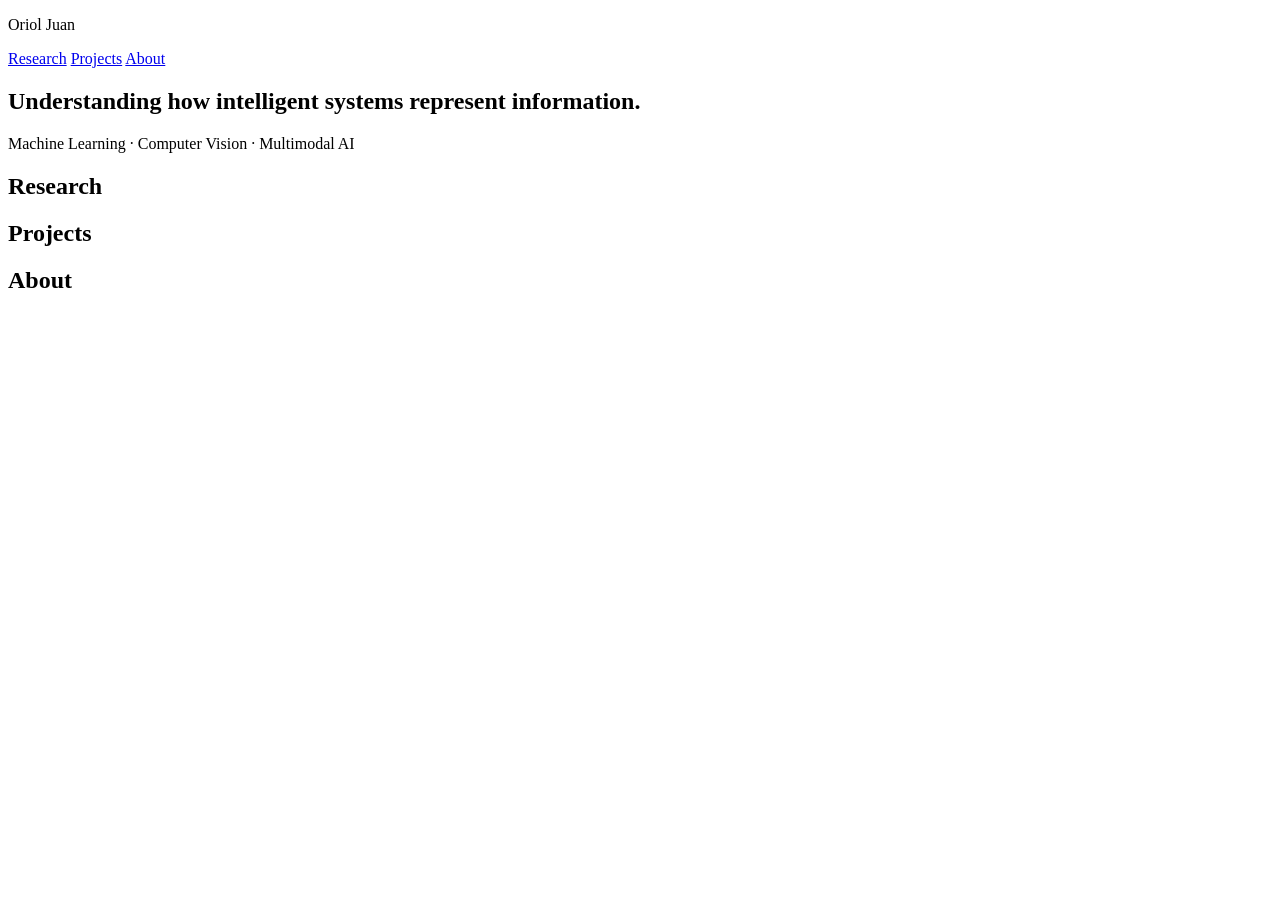
==== index.html @ bc676afc "[NEW] Base files of  the portfolio website" ====
<!DOCTYPE html>
<html lang="en">

<head>
  <meta charset="UTF-8">
  <meta name="viewport" content="width=device-width, initial-scale=1.0">
  <title>Oriol Juan | Research</title>
</head>

<body>

  <header>
    <p>Oriol Juan</p>

    <nav>
      <a href="#research">Research</a>
      <a href="#projects">Projects</a>
      <a href="#about">About</a>
    </nav>
  </header>

  <main>
    <section>
      <h1>Understanding how intelligent systems represent information.</h1>
      <p>Machine Learning · Computer Vision · Multimodal AI</p>
    </section>

    <section id="research">
      <h2>Research</h2>
    </section>

    <section id="projects">
      <h2>Projects</h2>
    </section>

    <section id="about">
      <h2>About</h2>
    </section>
  </main>

</body>
</html>
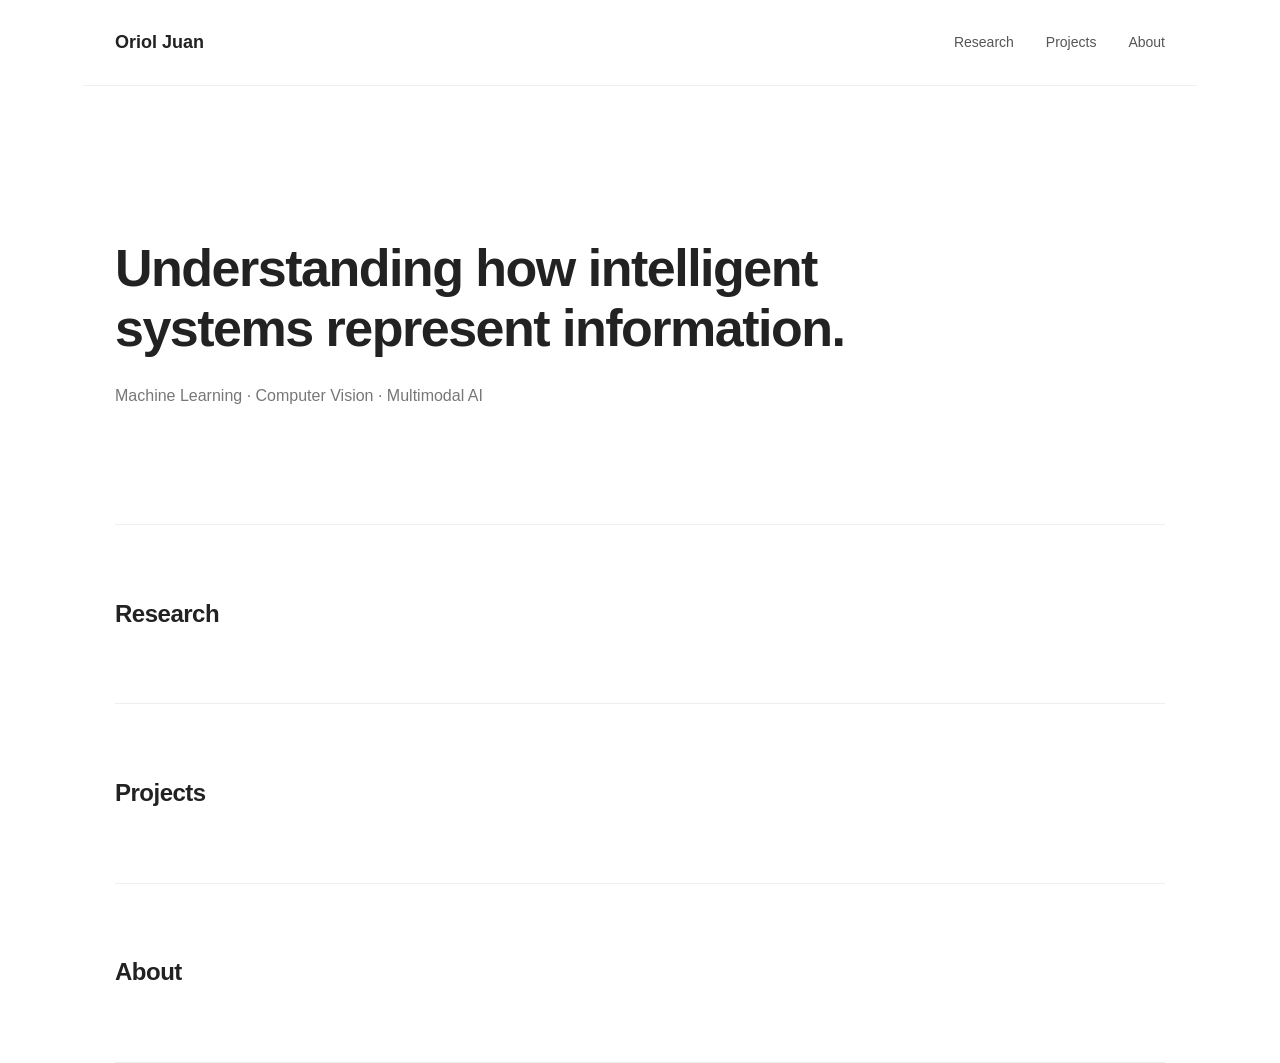
==== commit fcb2beb0: "[REF] Style the files" ====
--- a/index.html
+++ b/index.html
@@ -6,6 +6,7 @@
   <meta charset="UTF-8">
   <meta name="viewport" content="width=device-width, initial-scale=1.0">
   <title>Oriol Juan | Research</title>
+  <link rel="stylesheet" href="style.css">
 </head>
 
 <body>
--- a/style.css
+++ b/style.css
@@ -0,0 +1,106 @@
+/* 1. General page settings */
+
+body {
+  margin: 0;
+  background-color: #ffffff;
+  color: #222222;
+  font-family: Arial, Helvetica, sans-serif;
+  line-height: 1.6;
+}
+
+/* 2. Navigation bar */
+
+header {
+  max-width: 1050px;
+  margin: 0 auto;
+  padding: 28px 32px;
+
+  display: flex;
+  justify-content: space-between;
+  align-items: center;
+
+  border-bottom: 1px solid #eeeeee;
+}
+
+header p {
+  font-size: 18px;
+  font-weight: 700;
+  margin: 0;
+}
+
+nav {
+  display: flex;
+  gap: 32px;
+}
+
+nav a {
+  color: #555555;
+  text-decoration: none;
+  font-size: 14px;
+}
+
+nav a:hover {
+  color: #111111;
+}
+
+/* 3. Main content */
+
+main {
+  max-width: 1050px;
+  margin: 0 auto;
+  padding: 0 32px;
+}
+
+/* 4. Introductory section */
+
+main section:first-child {
+  padding: 110px 0 100px;
+}
+
+h1 {
+  font-size: 52px;
+  line-height: 1.15;
+  font-weight: 600;
+  letter-spacing: -1.5px;
+  max-width: 800px;
+  margin-bottom: 24px;
+}
+
+main section:first-child p {
+  color: #777777;
+  font-size: 16px;
+}
+
+/* 5. Other sections */
+
+section {
+  padding: 50px 0;
+  border-bottom: 1px solid #eeeeee;
+}
+
+h2 {
+  font-size: 24px;
+  font-weight: 600;
+  letter-spacing: -0.5px;
+}
+
+/* 6. Mobile adjustments */
+
+@media (max-width: 650px) {
+  header {
+    flex-direction: column;
+    gap: 20px;
+  }
+
+  nav {
+    gap: 18px;
+  }
+
+  main section:first-child {
+    padding: 70px 0;
+  }
+
+  h1 {
+    font-size: 36px;
+  }
+}
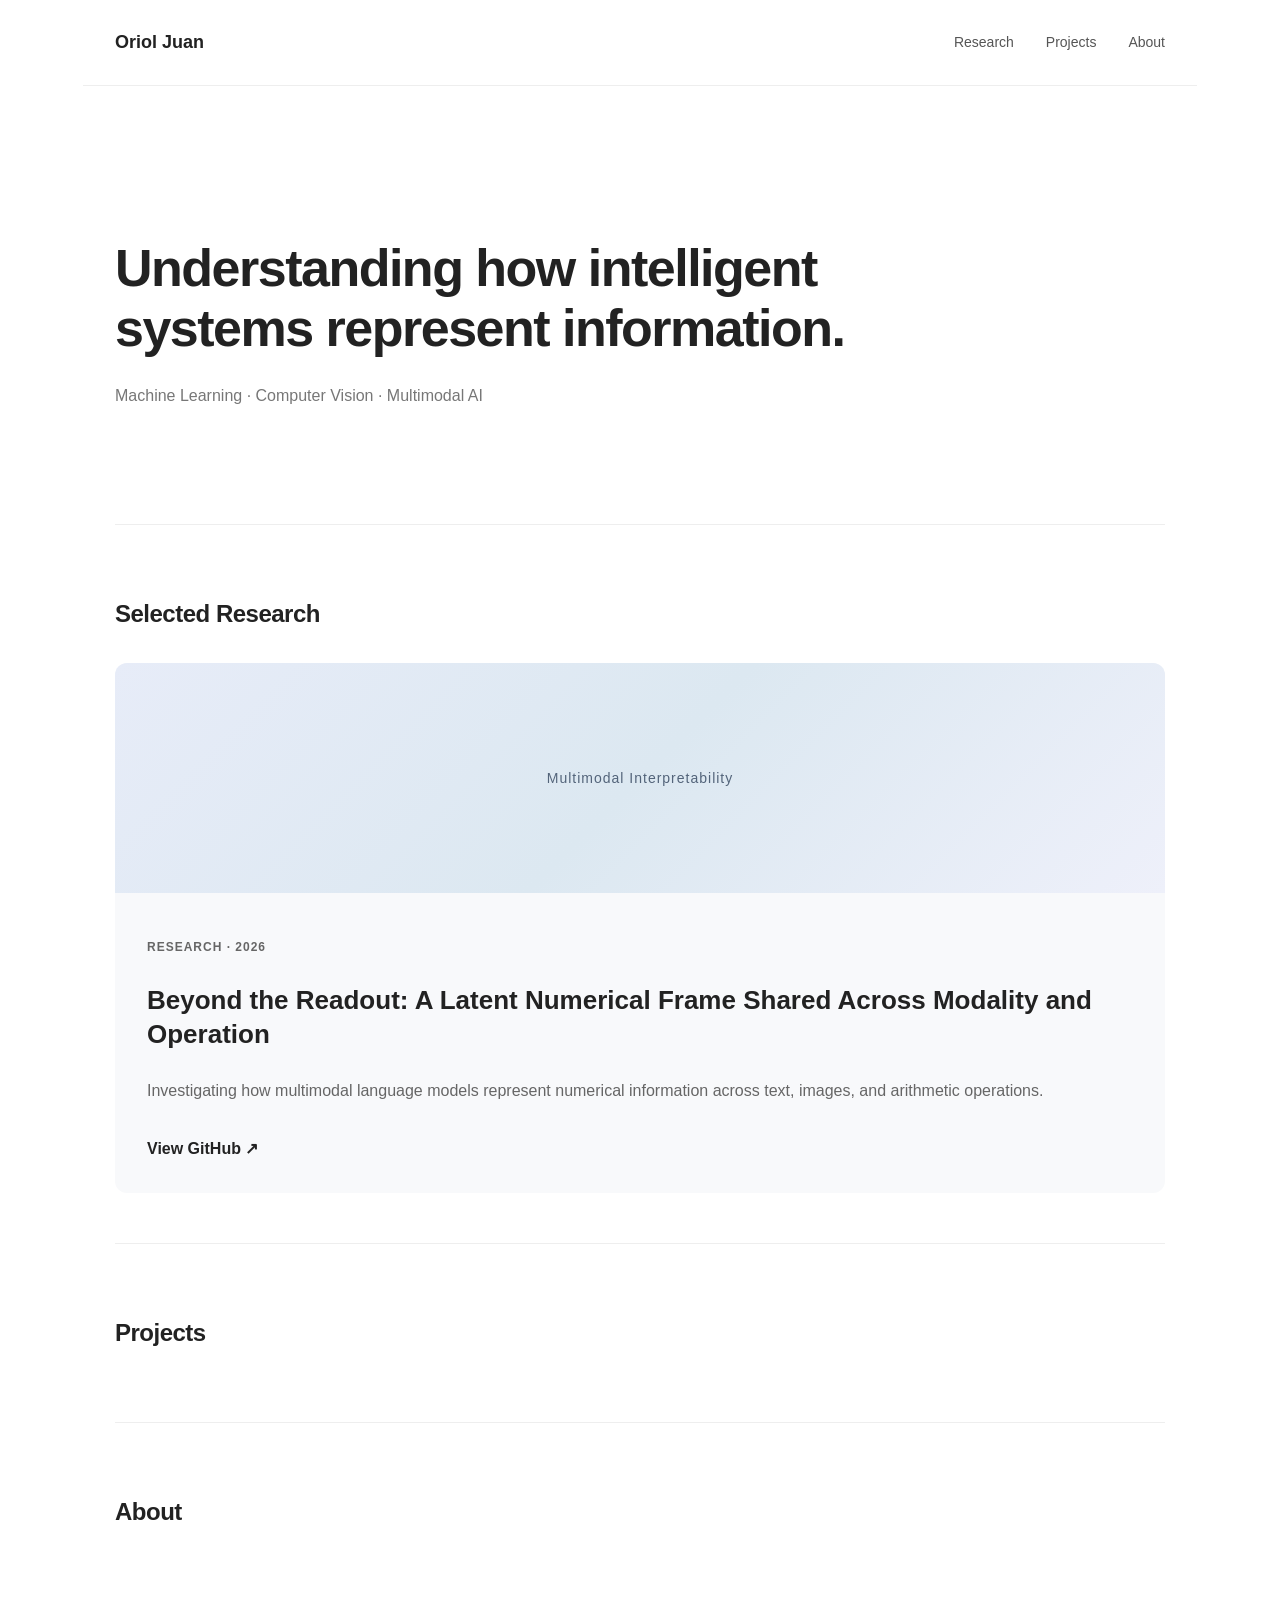
==== commit c58c15c9: "[NEW] Added the first research project" ====
--- a/index.html
+++ b/index.html
@@ -28,7 +28,40 @@
     </section>
 
     <section id="research">
-      <h2>Research</h2>
+
+    <h2>Selected Research</h2>
+
+    <article class="featured-card">
+
+        <div class="card-visual research-visual">
+        <span>Multimodal Interpretability</span>
+        </div>
+
+        <div class="card-content">
+
+        <p class="card-category">
+            RESEARCH · 2026
+        </p>
+
+        <h3>
+            Beyond the Readout: A Latent Numerical Frame
+            Shared Across Modality and Operation
+        </h3>
+
+        <p>
+            Investigating how multimodal language models
+            represent numerical information across text,
+            images, and arithmetic operations.
+        </p>
+
+        <a href="https://github.com/urijus/A-Shared-Latent-Geometry-of-Numerical-Representation-in-Multimodal-Models">
+            View GitHub ↗
+        </a>
+
+        </div>
+
+    </article>
+
     </section>
 
     <section id="projects">
--- a/style.css
+++ b/style.css
@@ -103,4 +103,70 @@
   h1 {
     font-size: 36px;
   }
+}
+
+
+/* 7. Research card */
+
+.featured-card {
+  background-color: #f8f9fb;
+  border-radius: 12px;
+  overflow: hidden;
+  margin-top: 30px;
+}
+
+.card-visual {
+  height: 230px;
+  display: flex;
+  align-items: center;
+  justify-content: center;
+}
+
+.research-visual {
+  background: linear-gradient(
+    135deg,
+    #e7ecf8,
+    #dce8f1,
+    #eef0fa
+  );
+}
+
+.card-visual span {
+  font-size: 14px;
+  color: #53647a;
+  letter-spacing: 1px;
+}
+
+.card-content {
+  padding: 32px;
+}
+
+.card-category {
+  font-size: 12px;
+  font-weight: 600;
+  letter-spacing: 1px;
+  color: #777777;
+}
+
+.card-content h3 {
+  font-size: 26px;
+  line-height: 1.3;
+  font-weight: 600;
+}
+
+.card-content p {
+  color: #666666;
+  line-height: 1.7;
+}
+
+.card-content a {
+  display: inline-block;
+  margin-top: 15px;
+  color: #222222;
+  text-decoration: none;
+  font-weight: 600;
+}
+
+.card-content a:hover {
+  text-decoration: underline;
 }
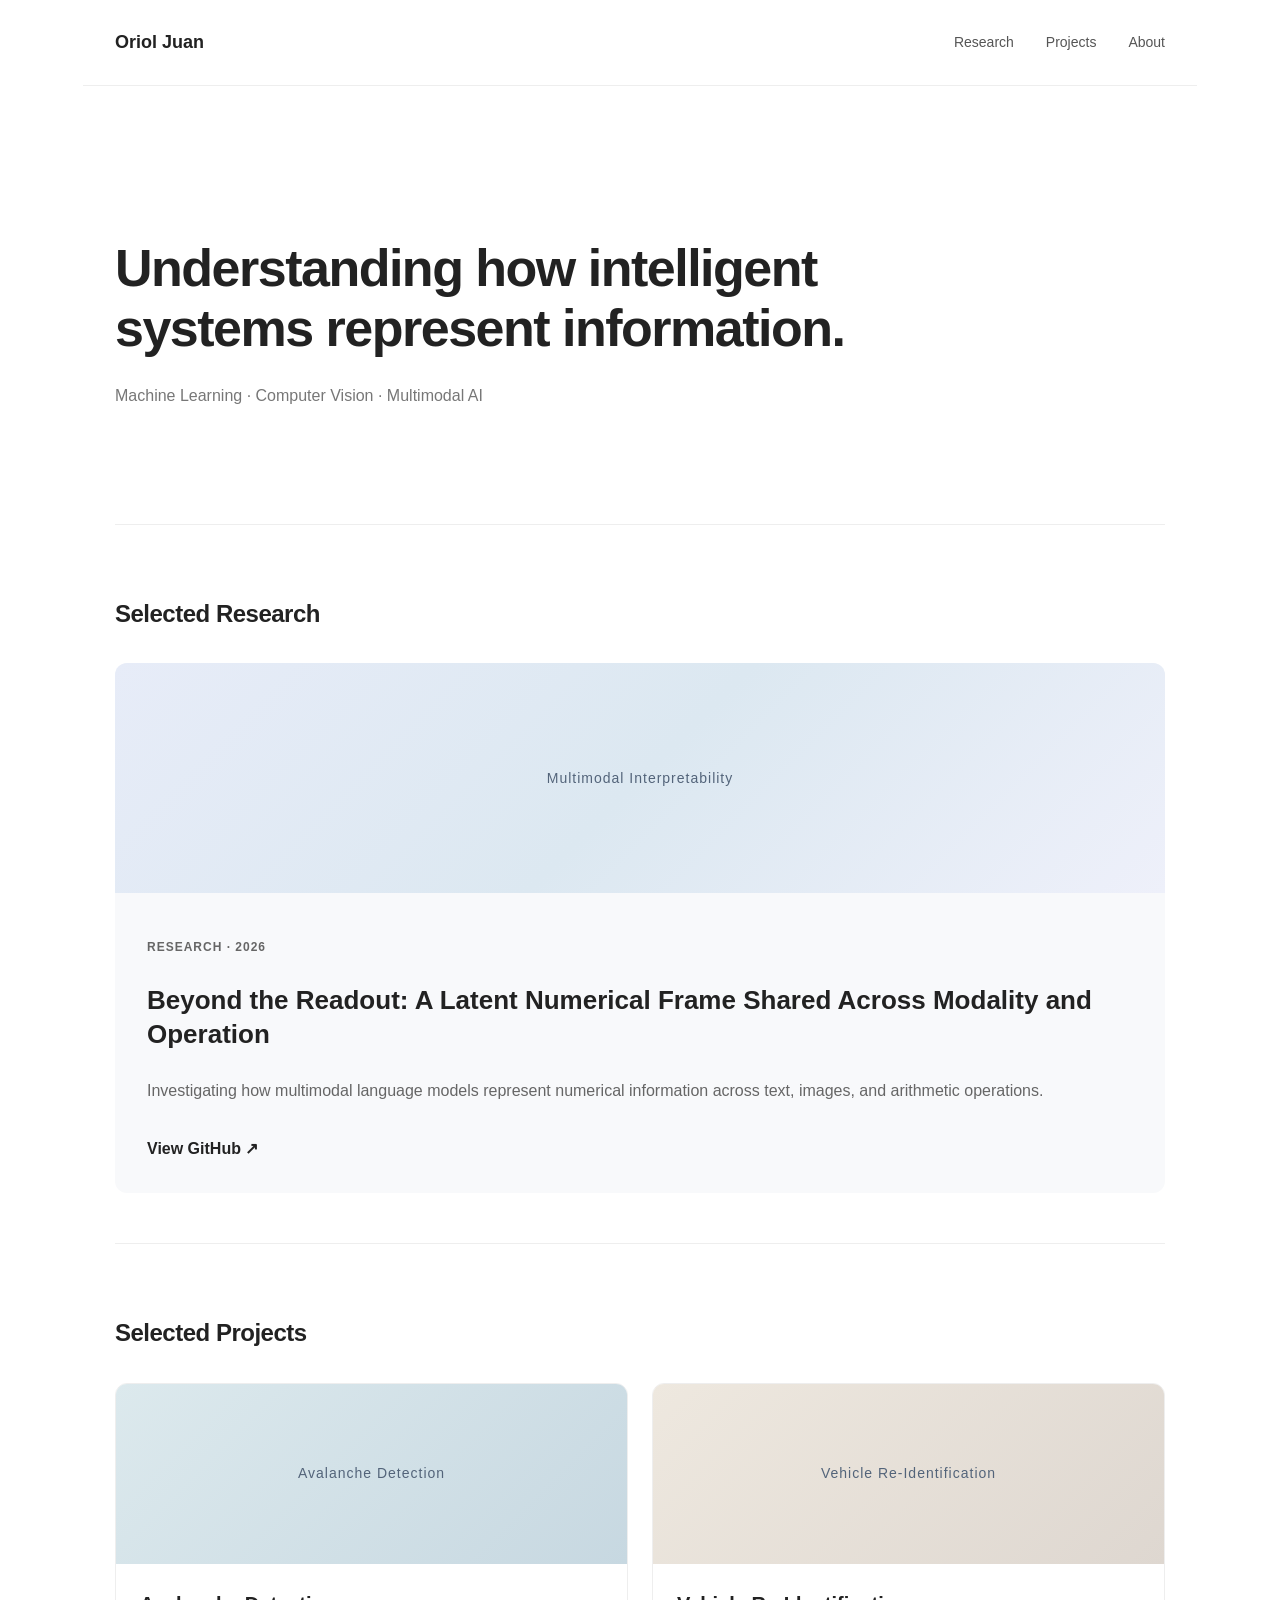
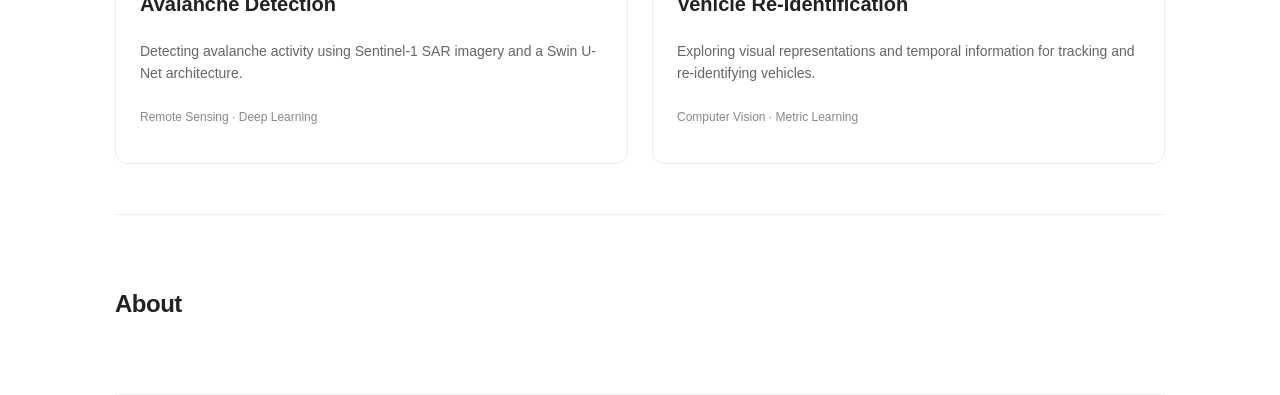
==== commit 5d6c6999: "[NEW] Added base projects" ====
--- a/index.html
+++ b/index.html
@@ -64,9 +64,67 @@
 
     </section>
 
+
     <section id="projects">
-      <h2>Projects</h2>
+
+    <h2>Selected Projects</h2>
+
+    <div class="project-grid">
+
+        <!-- Project 1 -->
+        <article class="project-card">
+
+        <div class="card-visual avalanche-visual">
+            <span>Avalanche Detection</span>
+        </div>
+
+        <div class="project-content">
+
+            <h3>Avalanche Detection</h3>
+
+            <p>
+            Detecting avalanche activity using
+            Sentinel-1 SAR imagery and a
+            Swin U-Net architecture.
+            </p>
+
+            <p class="project-tags">
+            Remote Sensing · Deep Learning
+            </p>
+
+        </div>
+
+        </article>
+
+        <!-- Project 2 -->
+        <article class="project-card">
+
+        <div class="card-visual vehicle-visual">
+            <span>Vehicle Re-Identification</span>
+        </div>
+
+        <div class="project-content">
+
+            <h3>Vehicle Re-Identification</h3>
+
+            <p>
+            Exploring visual representations
+            and temporal information for
+            tracking and re-identifying vehicles.
+            </p>
+
+            <p class="project-tags">
+            Computer Vision · Metric Learning
+            </p>
+
+        </div>
+
+        </article>
+
+    </div>
+
     </section>
+
 
     <section id="about">
       <h2>About</h2>
--- a/style.css
+++ b/style.css
@@ -169,4 +169,69 @@
 
 .card-content a:hover {
   text-decoration: underline;
-}+}
+
+
+/* 8. Projects */
+
+.project-grid {
+  display: grid;
+  grid-template-columns: repeat(2, 1fr);
+  gap: 24px;
+  margin-top: 30px;
+}
+
+.project-card {
+  border: 1px solid #eeeeee;
+  border-radius: 12px;
+  overflow: hidden;
+}
+
+.project-card .card-visual {
+  height: 180px;
+}
+
+.avalanche-visual {
+  background: linear-gradient(
+    135deg,
+    #dce9ed,
+    #c7d8e1
+  );
+}
+
+.vehicle-visual {
+  background: linear-gradient(
+    135deg,
+    #eee8df,
+    #ded7d0
+  );
+}
+
+.project-content {
+  padding: 24px;
+}
+
+.project-content h3 {
+  margin-top: 0;
+  font-size: 20px;
+}
+
+.project-content p {
+  font-size: 14px;
+  color: #666666;
+  line-height: 1.6;
+}
+
+.project-content .project-tags {
+  color: #888888;
+  font-size: 12px;
+  margin-top: 24px;
+}
+
+/* 9. Responsive project layout */
+
+@media (max-width: 650px) {
+  .project-grid {
+    grid-template-columns: 1fr;
+  }
+}
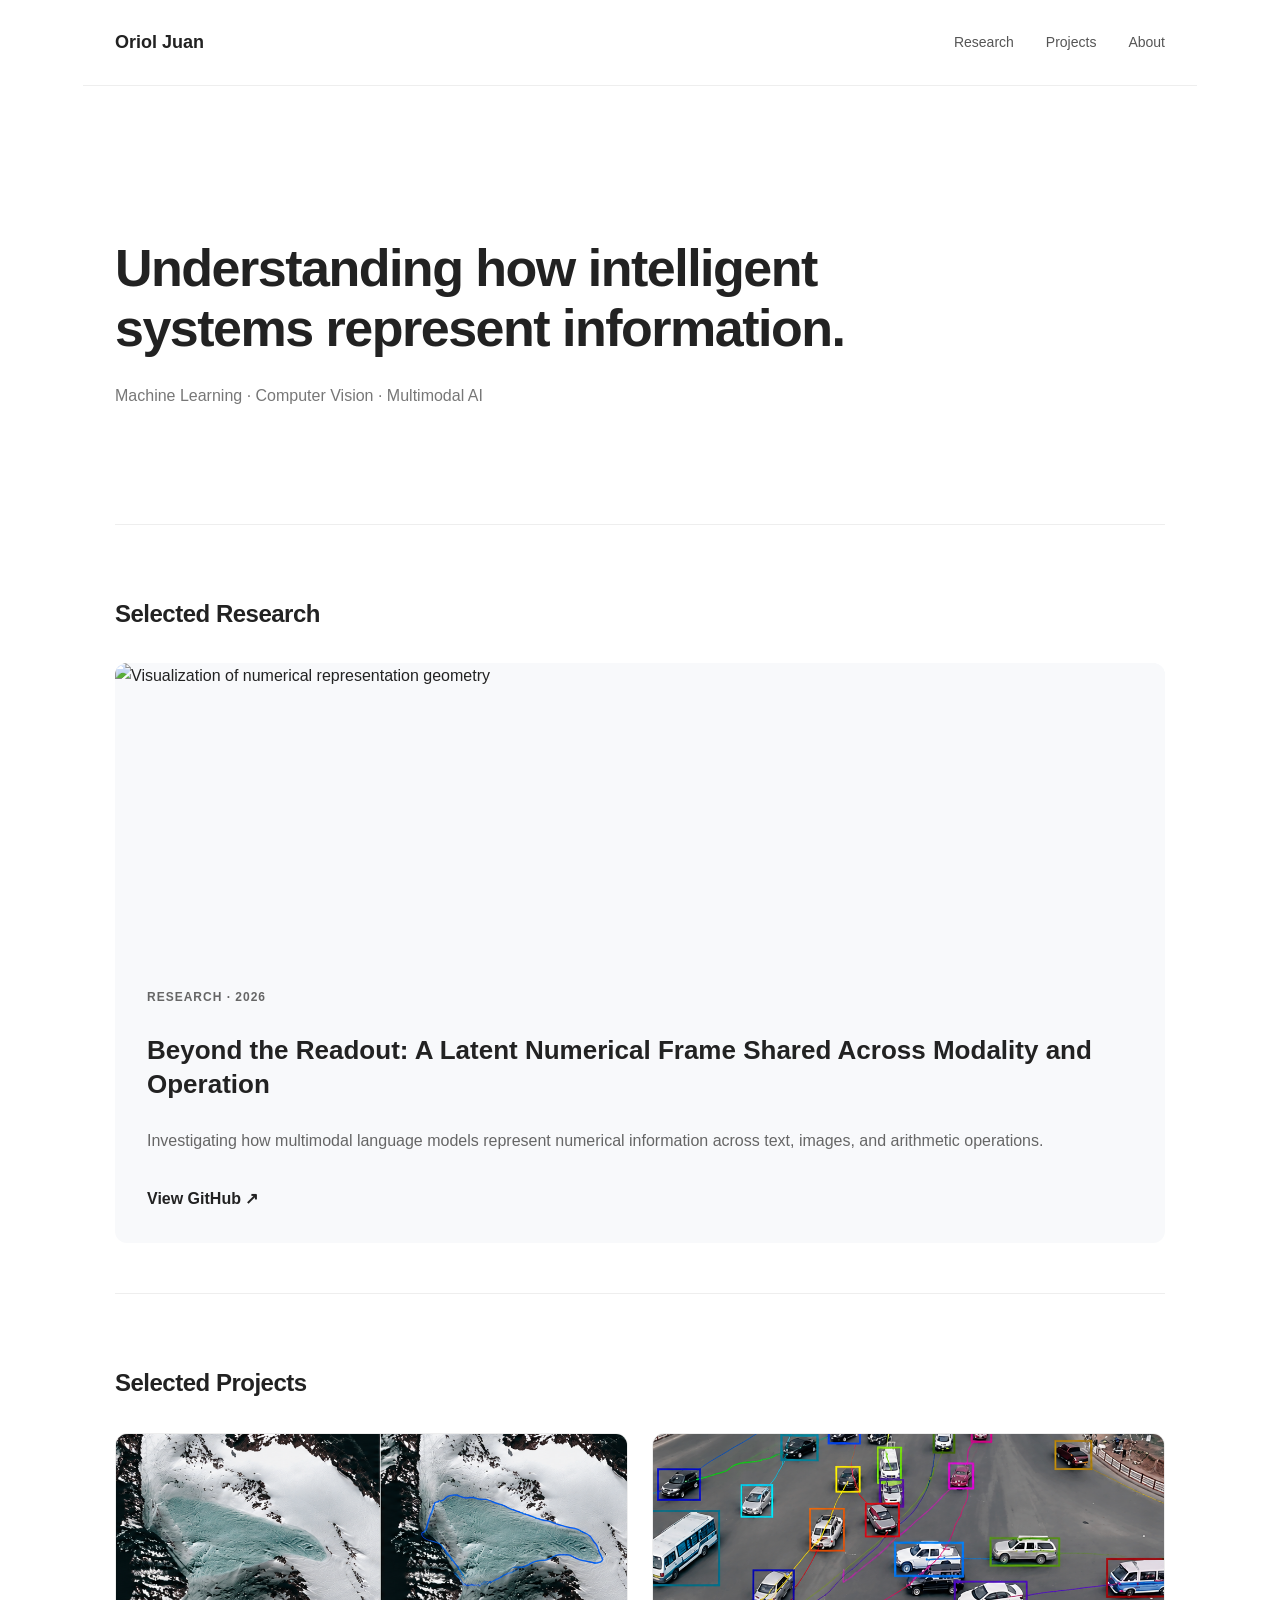
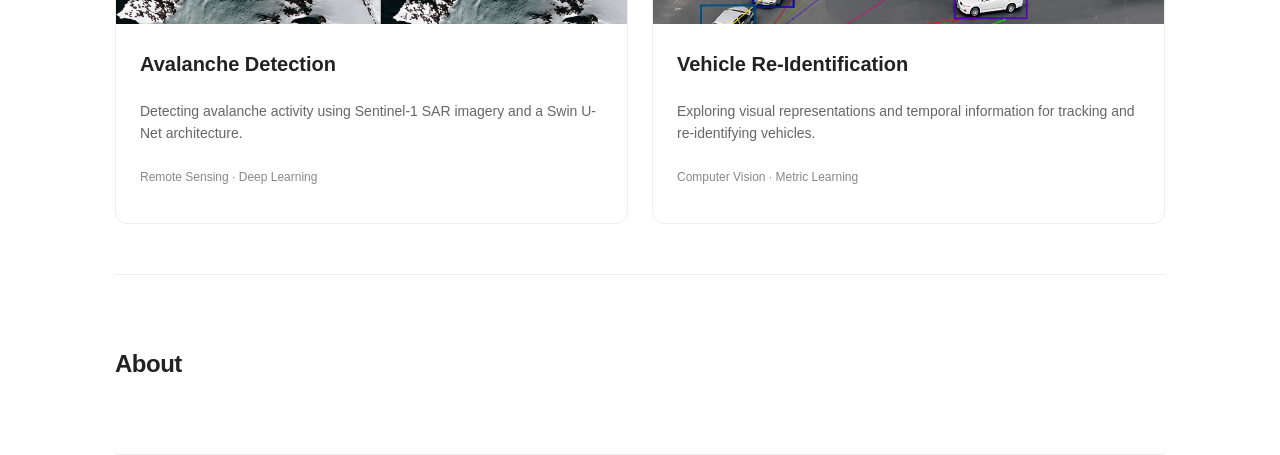
==== commit be26e859: "[NEW] Add assets" ====
--- a/index.html
+++ b/index.html
@@ -33,9 +33,11 @@
 
     <article class="featured-card">
 
-        <div class="card-visual research-visual">
-        <span>Multimodal Interpretability</span>
-        </div>
+        <img
+        class="card-image featured-image"
+        src="assets/images/numerical-geometry.pdf"
+        alt="Visualization of numerical representation geometry"
+        >
 
         <div class="card-content">
 
@@ -74,9 +76,12 @@
         <!-- Project 1 -->
         <article class="project-card">
 
-        <div class="card-visual avalanche-visual">
-            <span>Avalanche Detection</span>
-        </div>
+        <!-- Avalanche project -->
+        <img
+        class="card-image project-image"
+        src="assets/images/avalanche-detection.png"
+        alt="Satellite imagery showing avalanche detection results"
+        >
 
         <div class="project-content">
 
@@ -99,9 +104,11 @@
         <!-- Project 2 -->
         <article class="project-card">
 
-        <div class="card-visual vehicle-visual">
-            <span>Vehicle Re-Identification</span>
-        </div>
+        <img
+        class="card-image project-image"
+        src="assets/images/vehicle-reid.png"
+        alt="Vehicle tracking and re-identification visualization"
+        >
 
         <div class="project-content">
 
--- a/style.css
+++ b/style.css
@@ -235,3 +235,21 @@
     grid-template-columns: 1fr;
   }
 }
+
+/* 10. Real project images */
+
+.card-image {
+  display: block;
+  width: 100%;
+}
+
+.featured-image {
+  height: 280px;
+  object-fit: contain;
+  background-color: #f8f9fb;
+}
+
+.project-image {
+  height: 190px;
+  object-fit: cover;
+}
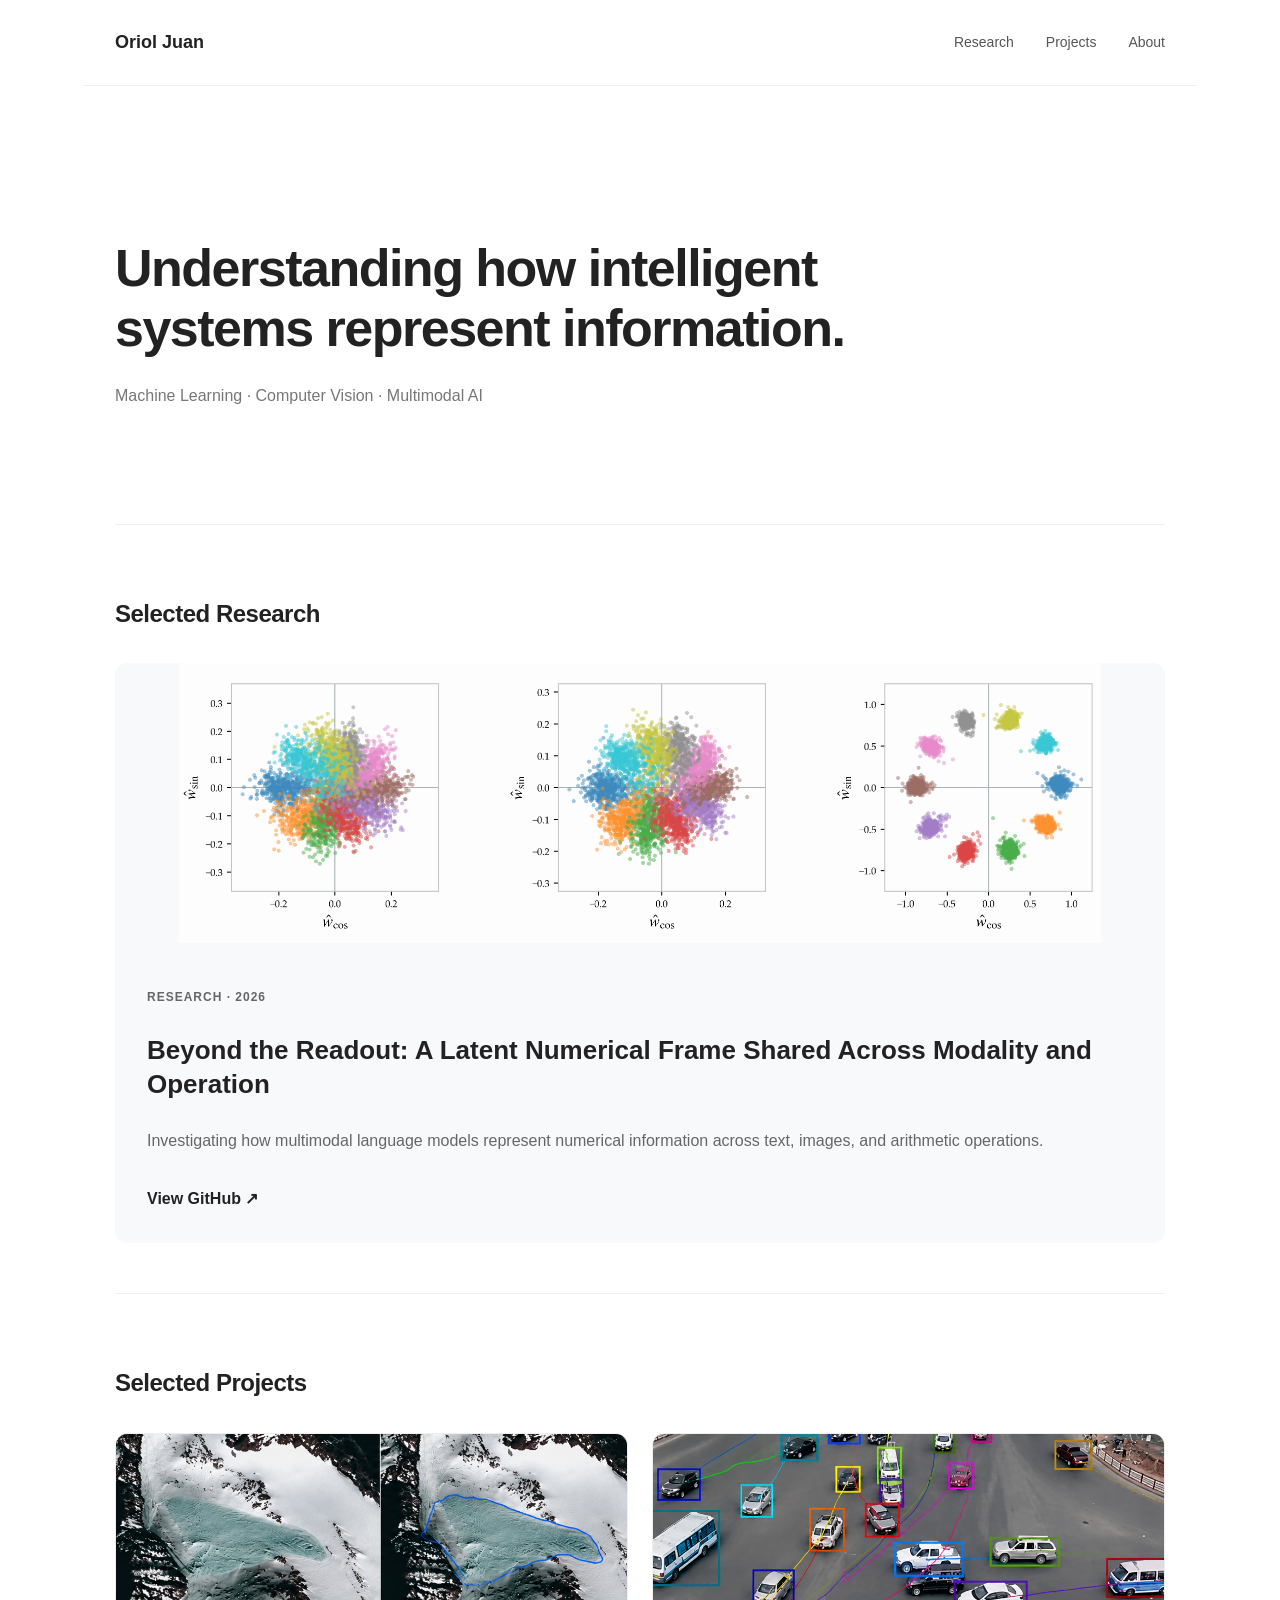
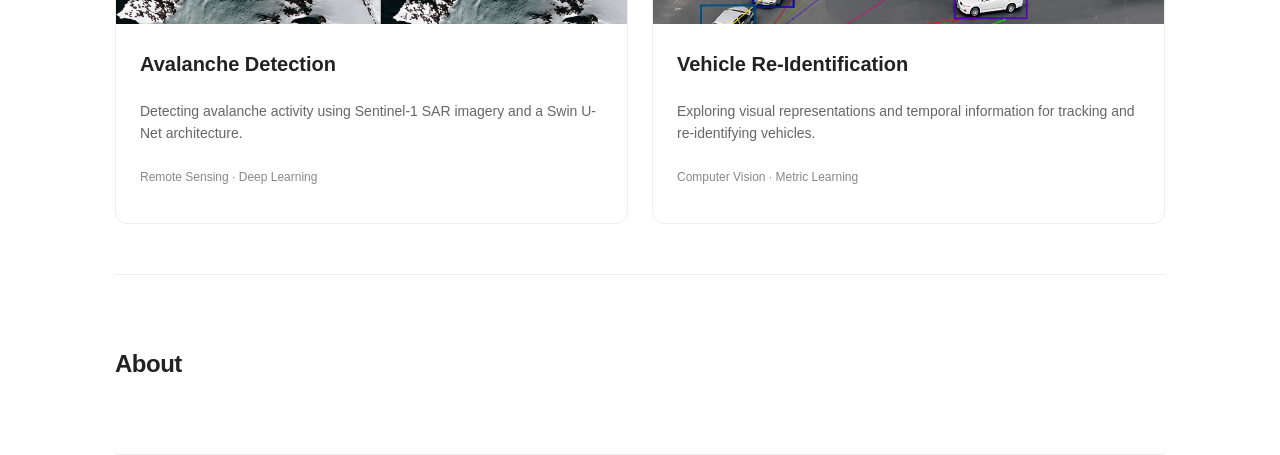
==== commit 0f24cdf2: "[FIX] Fix format" ====
--- a/index.html
+++ b/index.html
@@ -35,7 +35,7 @@
 
         <img
         class="card-image featured-image"
-        src="assets/images/numerical-geometry.pdf"
+        src="assets/images/numerical-geometry.png"
         alt="Visualization of numerical representation geometry"
         >
 
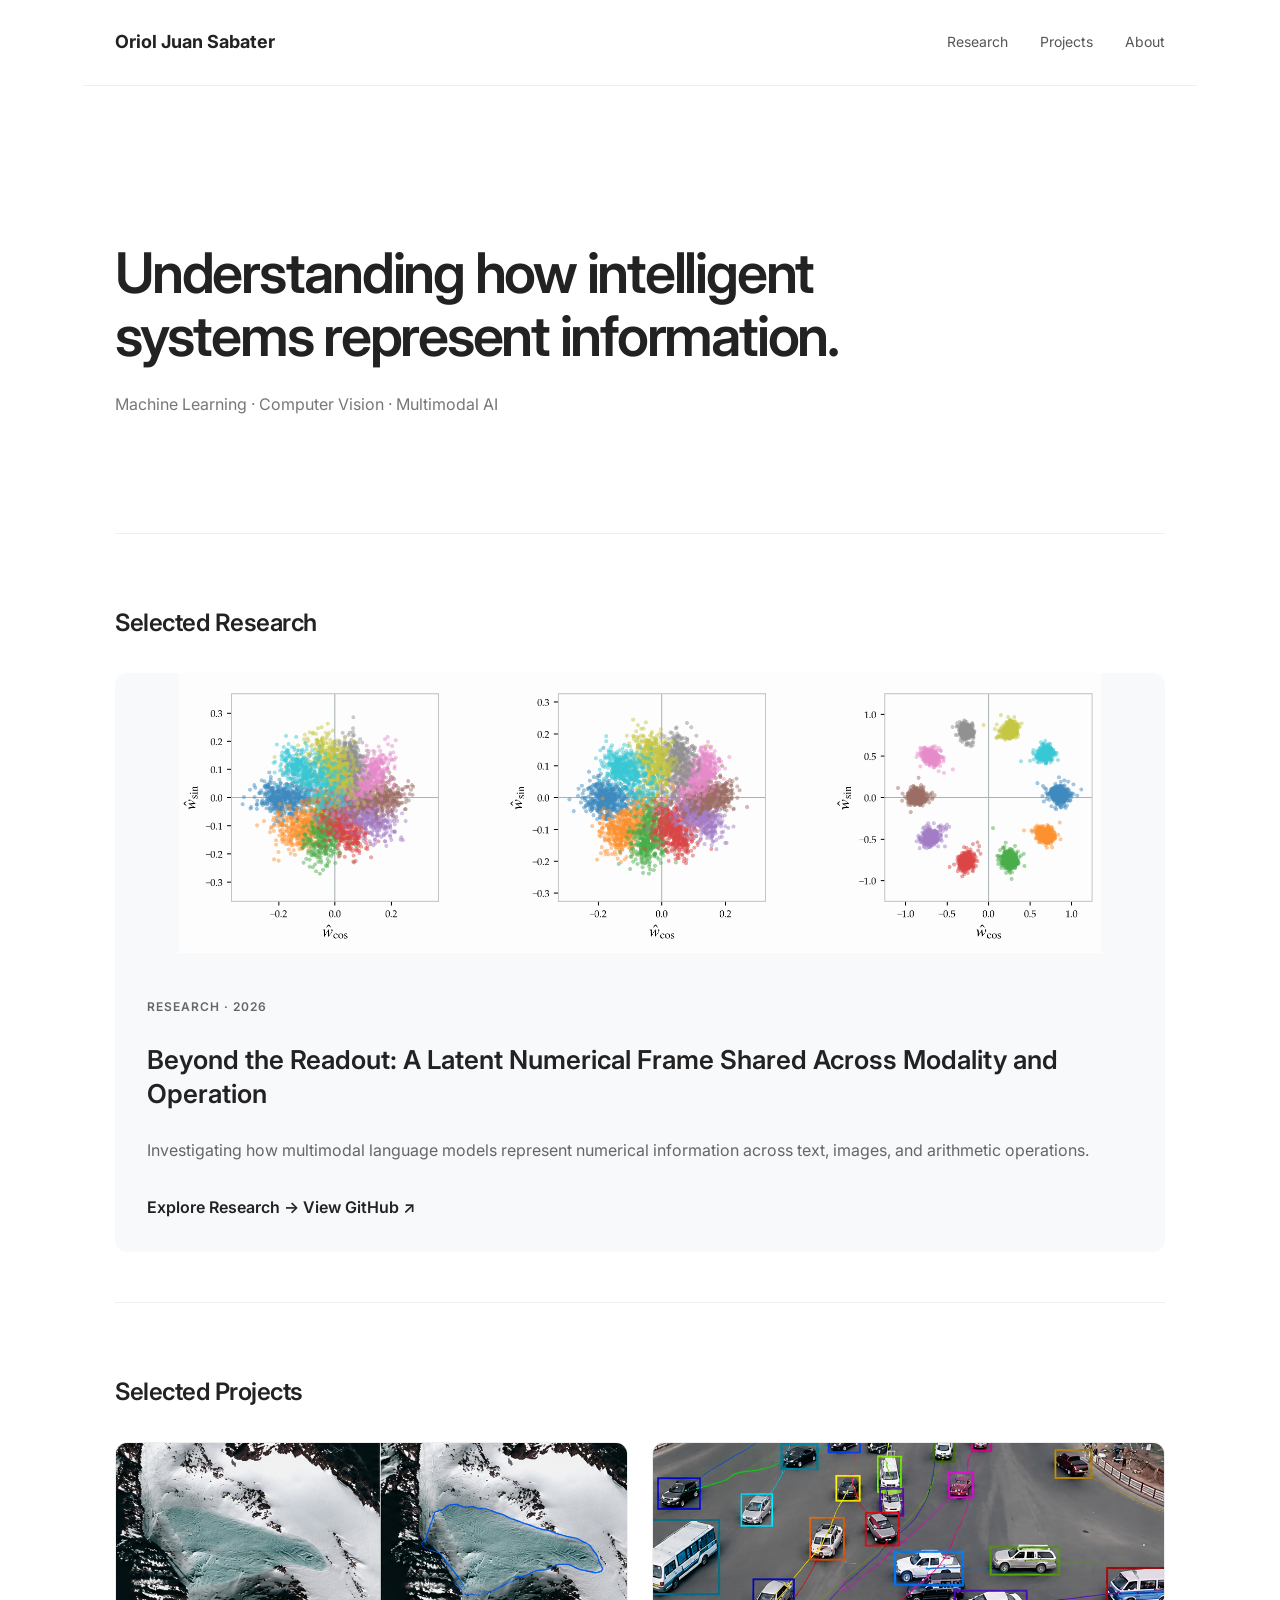
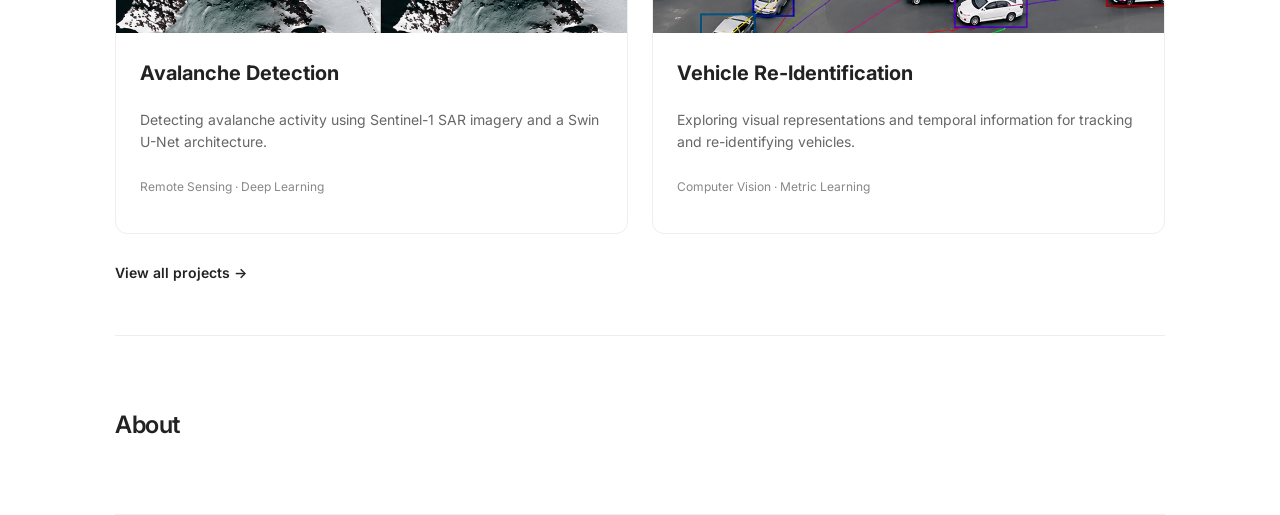
==== commit e725f3b9: "[NEW] Add research and projects pages with images" ====
--- a/index.html
+++ b/index.html
@@ -6,20 +6,33 @@
   <meta charset="UTF-8">
   <meta name="viewport" content="width=device-width, initial-scale=1.0">
   <title>Oriol Juan | Research</title>
+
+  <link rel="preconnect" href="https://fonts.googleapis.com">
+  <link rel="preconnect" href="https://fonts.gstatic.com" crossorigin>
+  <link
+    href="https://fonts.googleapis.com/css2?family=Inter:wght@400;500;600;700&display=swap"
+    rel="stylesheet"
+    >
   <link rel="stylesheet" href="style.css">
 </head>
 
 <body>
 
-  <header>
-    <p>Oriol Juan</p>
+    <header>
 
-    <nav>
-      <a href="#research">Research</a>
-      <a href="#projects">Projects</a>
-      <a href="#about">About</a>
+    <p>
+        <a class="site-name" href="index.html">
+        Oriol Juan Sabater
+        </a>
+    </p>
+
+    <nav aria-label="Main navigation">
+        <a href="research/index.html">Research</a>
+        <a href="projects/index.html">Projects</a>
+        <a href="#about">About</a>
     </nav>
-  </header>
+
+    </header>
 
   <main>
     <section>
@@ -56,6 +69,9 @@
             images, and arithmetic operations.
         </p>
 
+        <a href="research/index.html">
+        Explore Research →
+        </a>
         <a href="https://github.com/urijus/A-Shared-Latent-Geometry-of-Numerical-Representation-in-Multimodal-Models">
             View GitHub ↗
         </a>
@@ -129,6 +145,9 @@
         </article>
 
     </div>
+    <a class="section-link" href="projects/index.html">
+    View all projects →
+    </a>
 
     </section>
 
--- a/style.css
+++ b/style.css
@@ -4,7 +4,7 @@
   margin: 0;
   background-color: #ffffff;
   color: #222222;
-  font-family: Arial, Helvetica, sans-serif;
+  font-family: "Inter", Arial, sans-serif;
   line-height: 1.6;
 }
 
@@ -57,11 +57,12 @@
   padding: 110px 0 100px;
 }
 
+
 h1 {
-  font-size: 52px;
-  line-height: 1.15;
-  font-weight: 600;
-  letter-spacing: -1.5px;
+  font-size: clamp(36px, 5vw, 56px);
+  line-height: 1.12;
+  font-weight: 600;
+  letter-spacing: -0.04em;
   max-width: 800px;
   margin-bottom: 24px;
 }
@@ -253,3 +254,53 @@
   height: 190px;
   object-fit: cover;
 }
+
+.site-name {
+  color: inherit;
+  text-decoration: none;
+}
+
+.site-name:hover {
+  opacity: 0.7;
+}
+
+
+/* 11. Dedicated page introductions */
+
+.page-intro {
+  padding: 90px 0 45px;
+  border-bottom: 1px solid #eeeeee;
+}
+
+.page-intro h1 {
+  margin-top: 0;
+  margin-bottom: 20px;
+}
+
+.page-intro p {
+  color: #666666;
+  font-size: 17px;
+  line-height: 1.7;
+  max-width: 650px;
+}
+
+/* Active navigation link */
+
+nav a[aria-current="page"] {
+  color: #111111;
+  font-weight: 600;
+}
+
+
+.section-link {
+  display: inline-block;
+  margin-top: 28px;
+  color: #222222;
+  font-weight: 600;
+  font-size: 14px;
+  text-decoration: none;
+}
+
+.section-link:hover {
+  text-decoration: underline;
+}
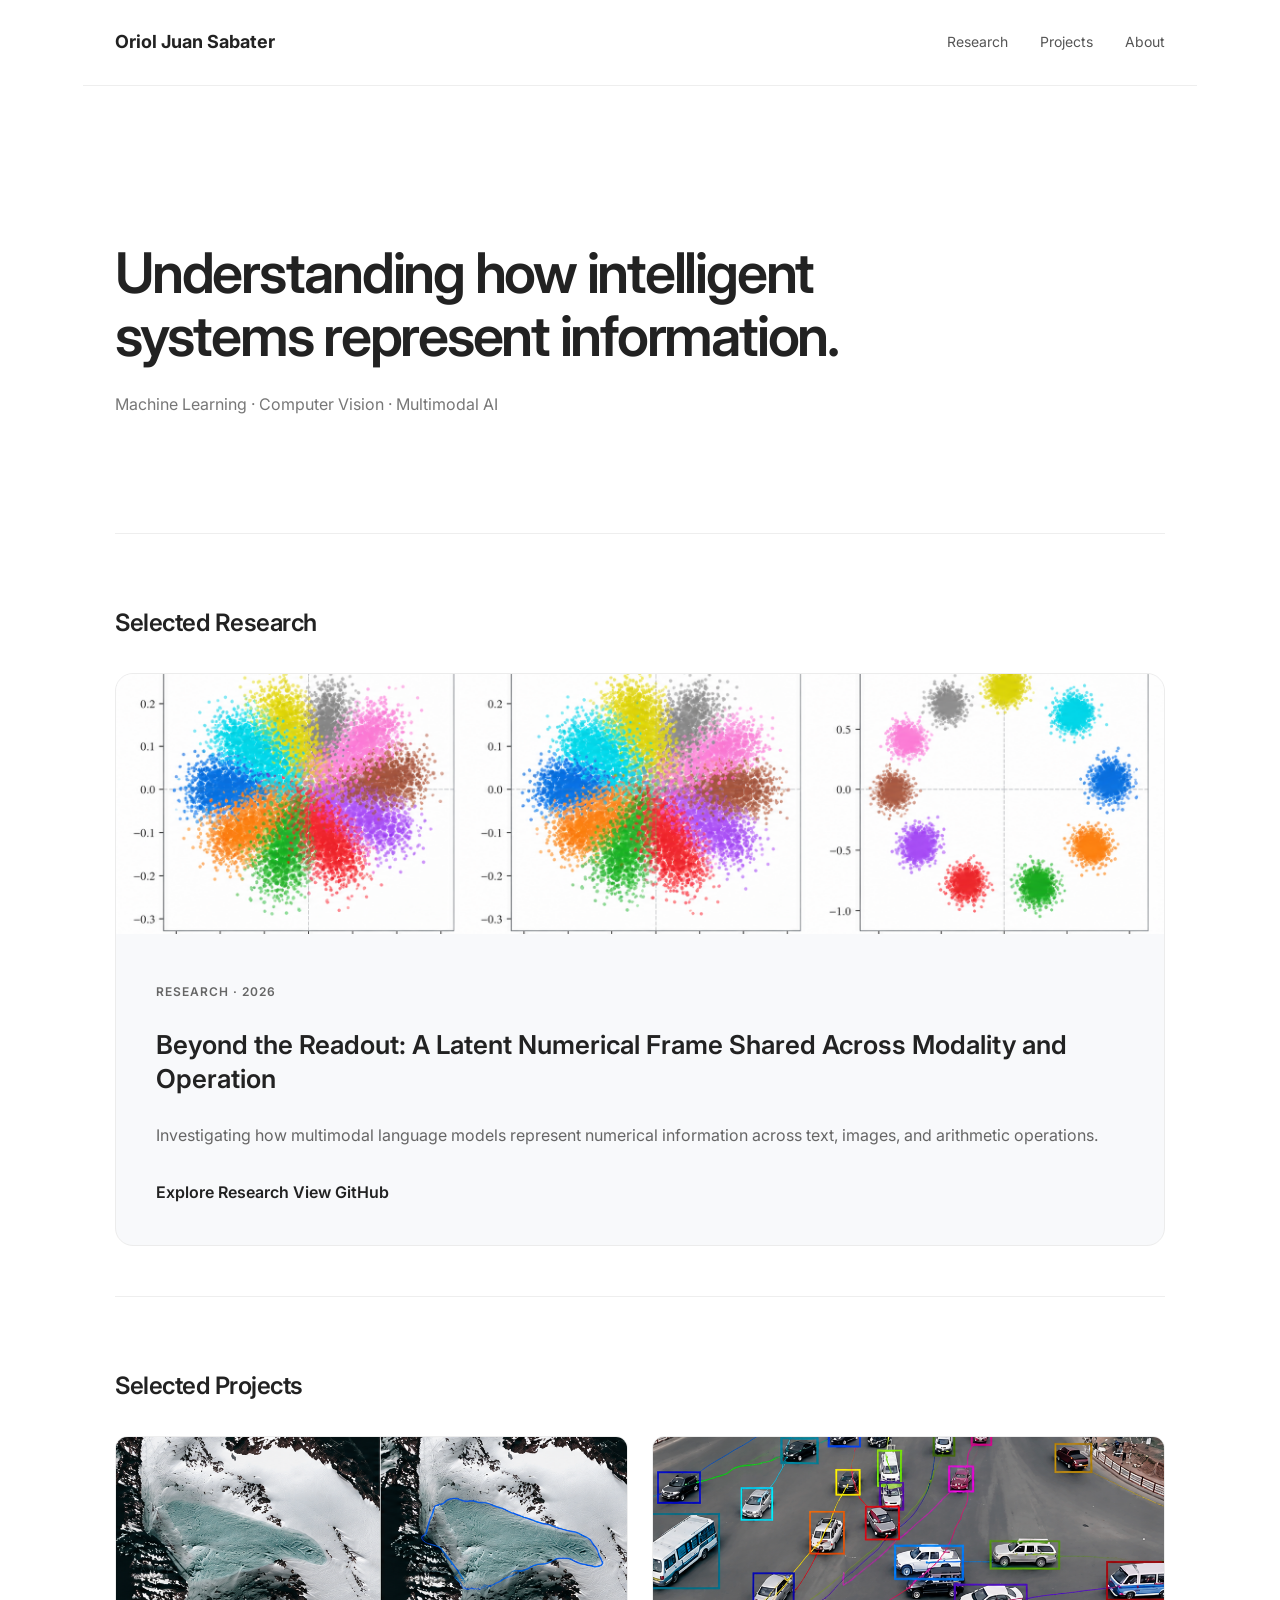
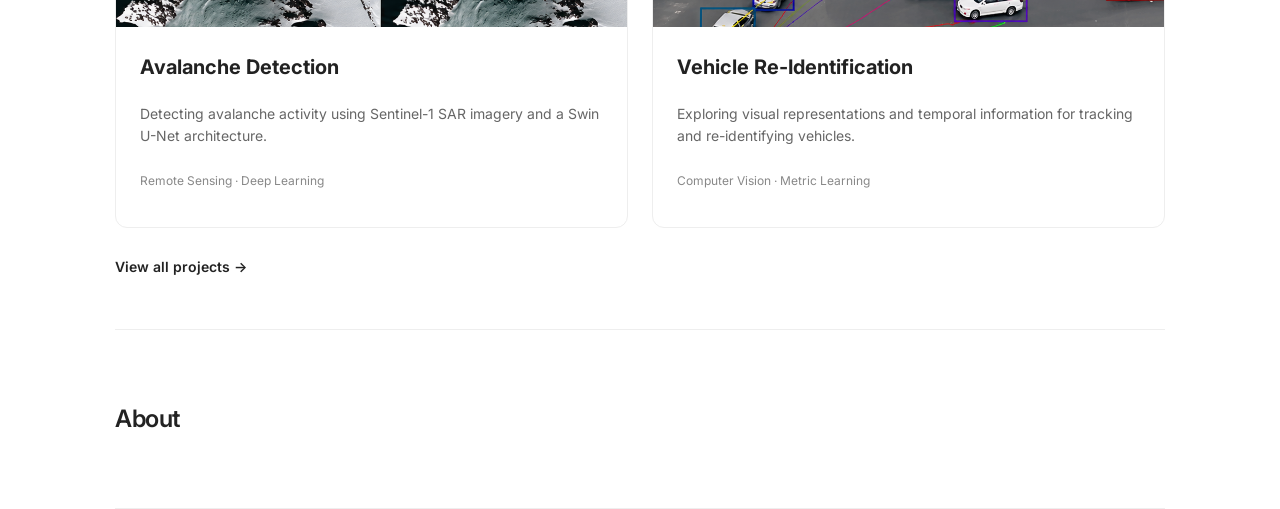
==== commit ccccd6a6: "[NEW] Add first research page" ====
--- a/index.html
+++ b/index.html
@@ -5,7 +5,7 @@
 <head>
   <meta charset="UTF-8">
   <meta name="viewport" content="width=device-width, initial-scale=1.0">
-  <title>Oriol Juan | Research</title>
+  <title>Oriol Juan Sabater | Research</title>
 
   <link rel="preconnect" href="https://fonts.googleapis.com">
   <link rel="preconnect" href="https://fonts.gstatic.com" crossorigin>
@@ -46,11 +46,13 @@
 
     <article class="featured-card">
 
+        <a href="research/beyond-the-readout/index.html">
         <img
-        class="card-image featured-image"
-        src="assets/images/numerical-geometry.png"
-        alt="Visualization of numerical representation geometry"
+            class="card-image featured-image"
+            src="assets/images/numerical-geometry.png"
+            alt="Numerical representation geometry"
         >
+        </a>
 
         <div class="card-content">
 
@@ -58,9 +60,12 @@
             RESEARCH · 2026
         </p>
 
+
         <h3>
+        <a href="research/beyond-the-readout/index.html">
             Beyond the Readout: A Latent Numerical Frame
             Shared Across Modality and Operation
+        </a>
         </h3>
 
         <p>
@@ -70,10 +75,10 @@
         </p>
 
         <a href="research/index.html">
-        Explore Research →
+        Explore Research
         </a>
         <a href="https://github.com/urijus/A-Shared-Latent-Geometry-of-Numerical-Representation-in-Multimodal-Models">
-            View GitHub ↗
+            View GitHub
         </a>
 
         </div>
--- a/style.css
+++ b/style.css
@@ -111,7 +111,8 @@
 
 .featured-card {
   background-color: #f8f9fb;
-  border-radius: 12px;
+  border: 1px solid #ececec;
+  border-radius: 18px;
   overflow: hidden;
   margin-top: 30px;
 }
@@ -139,7 +140,7 @@
 }
 
 .card-content {
-  padding: 32px;
+  padding: 36px 40px 40px;
 }
 
 .card-category {
@@ -245,9 +246,11 @@
 }
 
 .featured-image {
-  height: 280px;
-  object-fit: contain;
-  background-color: #f8f9fb;
+  display: block;
+  width: 100%;
+  height: 260px;
+  object-fit: cover;
+  object-position: center;
 }
 
 .project-image {
@@ -304,3 +307,17 @@
 .section-link:hover {
   text-decoration: underline;
 }
+
+/* Clickable research heading */
+
+.card-content h3 a {
+  color: inherit;
+  text-decoration: none;
+  display: inline;
+  margin-top: 0;
+  font-weight: inherit;
+}
+
+.card-content h3 a:hover {
+  text-decoration: underline;
+}
